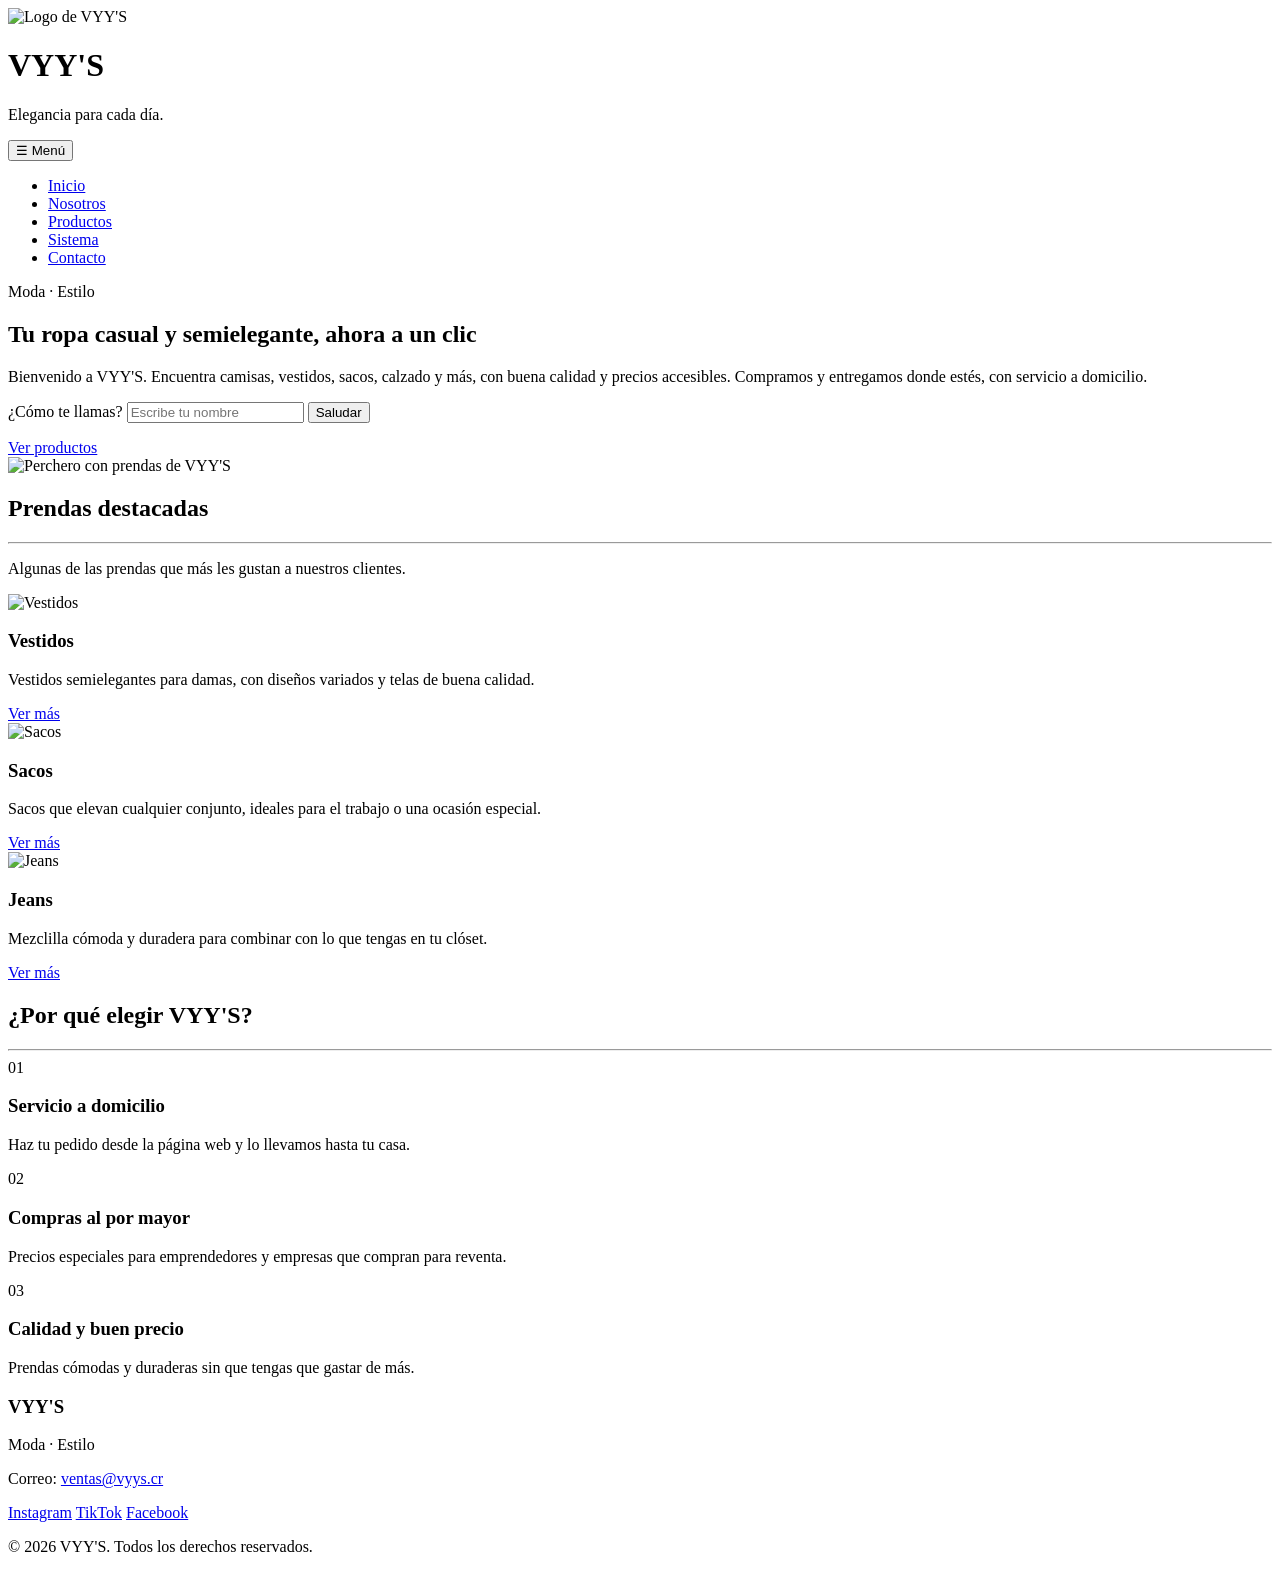
==== index.html @ 47bb6b49 "Creación estructura HTML" ====
<!DOCTYPE html>
<html lang="es">
<head>
    <meta charset="UTF-8">
    <meta name="viewport" content="width=device-width, initial-scale=1.0">
    <meta name="description" content="VYY'S - Tienda de ropa casual y semielegante en Costa Rica.">
    <title>Inicio | VYY'S</title>
    <link rel="preconnect" href="https://fonts.googleapis.com">
    <link href="https://fonts.googleapis.com/css2?family=Montserrat:wght@400;500;600&family=Playfair+Display:ital,wght@0,700;1,400&display=swap" rel="stylesheet">
    <link rel="icon" href="img/logo.png">
    <link rel="stylesheet" href="css/estilos.css">
</head>
<body>

    <header>
        <div class="marca">
            <img src="img/logo.png" alt="Logo de VYY'S">
            <div>
                <h1>VYY'S</h1>
                <p>Elegancia para cada día.</p>
            </div>
        </div>
    </header>

    <nav>
        <button class="btn-menu" id="btnMenu" type="button">☰ Menú</button>
        <ul id="listaMenu">
                <li><a href="index.html" class="activo">Inicio</a></li>
                <li><a href="nosotros.html">Nosotros</a></li>
                <li><a href="productos.html">Productos</a></li>
                <li><a href="sistema.html">Sistema</a></li>
                <li><a href="contacto.html">Contacto</a></li>
        </ul>
    </nav>

    <main>
        <section class="hero">
            <div class="hero-contenido">
                <div class="hero-texto">
                    <p class="etiqueta">Moda · Estilo</p>
                    <h2>Tu ropa casual y semielegante, ahora a un clic</h2>
                    <p>Bienvenido a VYY'S. Encuentra camisas, vestidos, sacos, calzado y más, con buena calidad y precios accesibles. Compramos y entregamos donde estés, con servicio a domicilio.</p>

                    <div class="saludo-caja">
                        <label for="nombreVisitante">¿Cómo te llamas?</label>
                        <input type="text" id="nombreVisitante" placeholder="Escribe tu nombre">
                        <button type="button" id="btnSaludo">Saludar</button>
                        <p id="mensajeSaludo"></p>
                    </div>

                    <a class="boton boton-claro" href="productos.html">Ver productos</a>
                </div>
                <div class="hero-imagen">
                    <img src="img/hero.svg" alt="Perchero con prendas de VYY'S">
                </div>
            </div>
        </section>

        <section class="contenedor">
            <h2>Prendas destacadas</h2>
            <hr class="linea-dorada">
            <p class="subtitulo">Algunas de las prendas que más les gustan a nuestros clientes.</p>
            <div class="tarjetas">
            <div class="tarjeta">
                <img src="img/vestidos.svg" alt="Vestidos">
                <div class="tarjeta-info">
                    <h3>Vestidos</h3>
                    <p>Vestidos semielegantes para damas, con diseños variados y telas de buena calidad.</p>
                    <a class="boton" href="productos.html">Ver más</a>
                </div>
            </div>
            <div class="tarjeta">
                <img src="img/sacos.svg" alt="Sacos">
                <div class="tarjeta-info">
                    <h3>Sacos</h3>
                    <p>Sacos que elevan cualquier conjunto, ideales para el trabajo o una ocasión especial.</p>
                    <a class="boton" href="productos.html">Ver más</a>
                </div>
            </div>
            <div class="tarjeta">
                <img src="img/jeans.svg" alt="Jeans">
                <div class="tarjeta-info">
                    <h3>Jeans</h3>
                    <p>Mezclilla cómoda y duradera para combinar con lo que tengas en tu clóset.</p>
                    <a class="boton" href="productos.html">Ver más</a>
                </div>
            </div>
            </div>
        </section>

        <section class="fondo-rosa">
            <div class="contenedor">
                <h2>¿Por qué elegir VYY'S?</h2>
                <hr class="linea-dorada">
                <div class="ventajas">
                    <div class="ventaja">
                        <div class="icono">01</div>
                        <h3>Servicio a domicilio</h3>
                        <p>Haz tu pedido desde la página web y lo llevamos hasta tu casa.</p>
                    </div>
                    <div class="ventaja">
                        <div class="icono">02</div>
                        <h3>Compras al por mayor</h3>
                        <p>Precios especiales para emprendedores y empresas que compran para reventa.</p>
                    </div>
                    <div class="ventaja">
                        <div class="icono">03</div>
                        <h3>Calidad y buen precio</h3>
                        <p>Prendas cómodas y duraderas sin que tengas que gastar de más.</p>
                    </div>
                </div>
            </div>
        </section>
    </main>

    <footer>
        <h3>VYY'S</h3>
        <p>Moda · Estilo</p>
        <p>Correo: <a href="mailto:ventas@vyys.cr">ventas@vyys.cr</a></p>
        <div class="redes">
            <a href="https://www.instagram.com/" target="_blank" rel="noopener">Instagram</a>
            <a href="https://www.tiktok.com/" target="_blank" rel="noopener">TikTok</a>
            <a href="https://www.facebook.com/" target="_blank" rel="noopener">Facebook</a>
        </div>
        <p class="copy">&copy; <span id="anio">2026</span> VYY'S. Todos los derechos reservados.</p>
    </footer>

    <script src="js/script.js"></script>
</body>
</html>
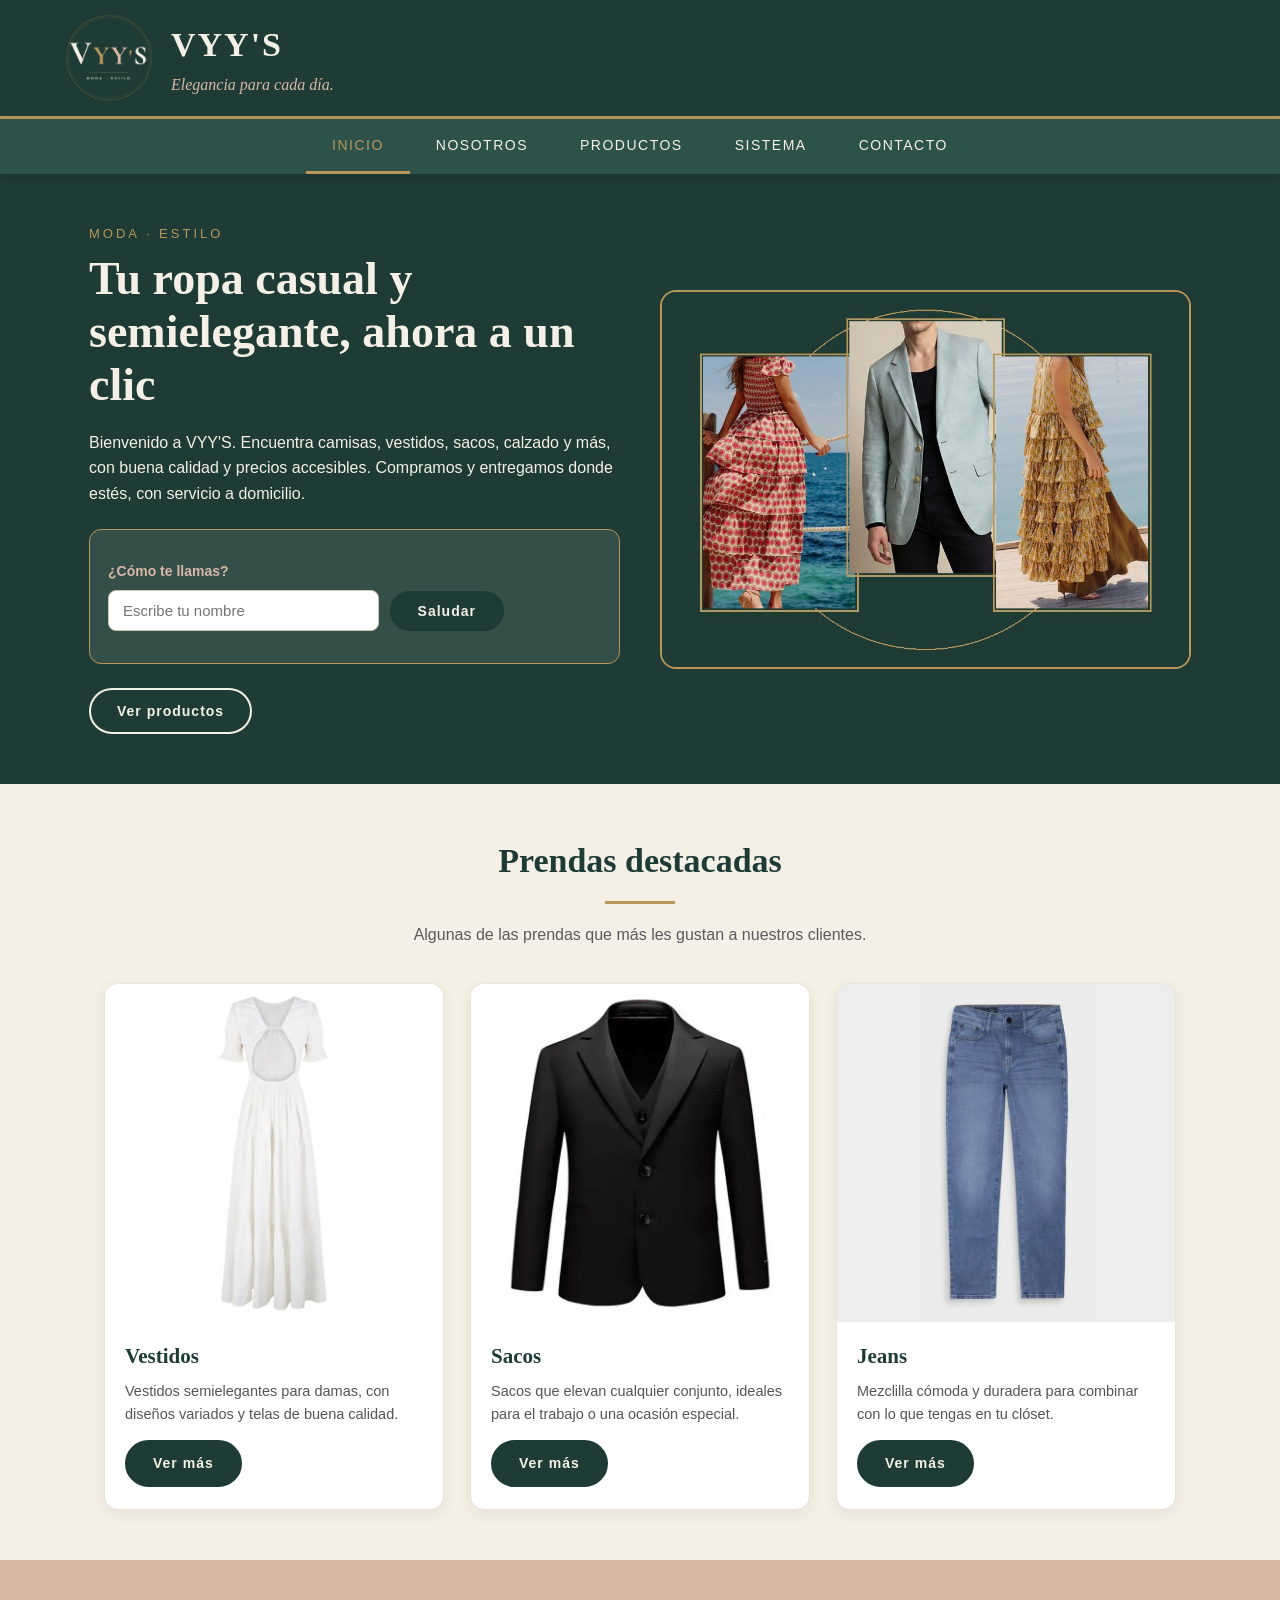
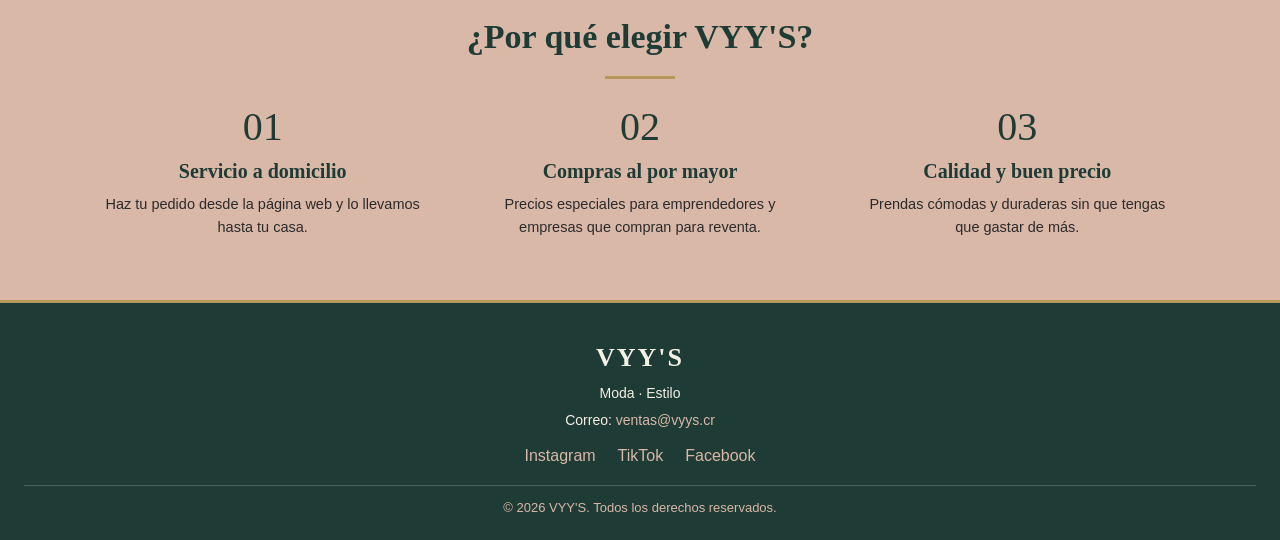
==== commit 4ecd4fc9: "Catálogo con fotos reales de productos" ====
--- a/index.html
+++ b/index.html
@@ -51,7 +51,7 @@
                     <a class="boton boton-claro" href="productos.html">Ver productos</a>
                 </div>
                 <div class="hero-imagen">
-                    <img src="img/hero.svg" alt="Perchero con prendas de VYY'S">
+                    <img src="img/hero.jpg" alt="Perchero con prendas de VYY'S">
                 </div>
             </div>
         </section>
@@ -62,7 +62,7 @@
             <p class="subtitulo">Algunas de las prendas que más les gustan a nuestros clientes.</p>
             <div class="tarjetas">
             <div class="tarjeta">
-                <img src="img/vestidos.svg" alt="Vestidos">
+                <img src="img/vestido-blanco.jpg" alt="Vestidos">
                 <div class="tarjeta-info">
                     <h3>Vestidos</h3>
                     <p>Vestidos semielegantes para damas, con diseños variados y telas de buena calidad.</p>
@@ -70,7 +70,7 @@
                 </div>
             </div>
             <div class="tarjeta">
-                <img src="img/sacos.svg" alt="Sacos">
+                <img src="img/saco-negro.jpg" alt="Sacos">
                 <div class="tarjeta-info">
                     <h3>Sacos</h3>
                     <p>Sacos que elevan cualquier conjunto, ideales para el trabajo o una ocasión especial.</p>
@@ -78,7 +78,7 @@
                 </div>
             </div>
             <div class="tarjeta">
-                <img src="img/jeans.svg" alt="Jeans">
+                <img src="img/jeans-azul.jpg" alt="Jeans">
                 <div class="tarjeta-info">
                     <h3>Jeans</h3>
                     <p>Mezclilla cómoda y duradera para combinar con lo que tengas en tu clóset.</p>
--- a/css/estilos.css
+++ b/css/estilos.css
@@ -0,0 +1,942 @@
+/* =========================================
+   VYY'S - Hoja de estilos principal
+   Colores corporativos (tomados del logo):
+   verde  #1e3b35  | crema #f5f0e6
+   dorado #b8975a  | rosa  #d9b8a8
+   ========================================= */
+
+:root {
+    --verde: #1e3b35;
+    --verde-claro: #2d5249;
+    --crema: #f5f0e6;
+    --crema-oscuro: #ebe3d3;
+    --dorado: #b8975a;
+    --rosa: #d9b8a8;
+    --texto: #2b2b2b;
+}
+
+* {
+    box-sizing: border-box;
+}
+
+body {
+    margin: 0;
+    font-family: "Montserrat", Arial, sans-serif;
+    font-size: 16px;
+    line-height: 1.6;
+    background-color: var(--crema);
+    color: var(--texto);
+}
+
+img {
+    max-width: 100%;
+    display: block;
+}
+
+/* ---------- Encabezado ---------- */
+header {
+    background-color: var(--verde);
+    color: var(--crema);
+    padding: 14px 40px;
+    border-bottom: 3px solid var(--dorado);
+}
+
+.marca {
+    display: flex;
+    align-items: center;
+    gap: 18px;
+    max-width: 1150px;
+    margin: 0 auto;
+}
+
+.marca img {
+    width: 88px;
+    height: 88px;
+    border-radius: 50%;
+}
+
+.marca h1 {
+    margin: 0;
+    font-family: "Playfair Display", Georgia, serif;
+    font-size: 34px;
+    font-weight: 700;
+    letter-spacing: 2px;
+    color: var(--crema);
+}
+
+.marca p {
+    margin: 0;
+    font-family: "Playfair Display", Georgia, serif;
+    font-style: italic;
+    font-size: 16px;
+    color: var(--rosa);
+}
+
+/* ---------- Menú ---------- */
+nav {
+    background-color: var(--verde-claro);
+    position: sticky;
+    top: 0;
+    z-index: 10;
+    box-shadow: 0 3px 8px rgba(0, 0, 0, 0.15);
+}
+
+nav ul {
+    list-style: none;
+    margin: 0 auto;
+    padding: 0;
+    max-width: 1150px;
+    display: flex;
+    justify-content: center;
+}
+
+nav a {
+    display: block;
+    padding: 15px 26px;
+    color: var(--crema);
+    text-decoration: none;
+    font-size: 14px;
+    font-weight: 500;
+    letter-spacing: 1.5px;
+    text-transform: uppercase;
+    border-bottom: 3px solid transparent;
+    transition: background-color 0.25s, border-color 0.25s;
+}
+
+nav a:hover {
+    background-color: var(--verde);
+    border-bottom-color: var(--dorado);
+}
+
+nav a.activo {
+    border-bottom-color: var(--dorado);
+    color: var(--dorado);
+}
+
+.btn-menu {
+    display: none;
+    width: 100%;
+    background-color: var(--verde-claro);
+    color: var(--crema);
+    border: none;
+    padding: 14px;
+    font-size: 15px;
+    letter-spacing: 1px;
+    cursor: pointer;
+    font-family: inherit;
+}
+
+/* ---------- Contenido general ---------- */
+main {
+    min-height: 60vh;
+}
+
+.contenedor {
+    max-width: 1150px;
+    margin: 0 auto;
+    padding: 50px 24px;
+}
+
+h2,
+h3 {
+    font-family: "Playfair Display", Georgia, serif;
+    color: var(--verde);
+    font-weight: 700;
+}
+
+h2 {
+    font-size: 34px;
+    margin: 0 0 12px;
+    text-align: center;
+}
+
+.subtitulo {
+    text-align: center;
+    max-width: 640px;
+    margin: 0 auto 36px;
+    color: #5a5a5a;
+}
+
+.linea-dorada {
+    width: 70px;
+    height: 3px;
+    background-color: var(--dorado);
+    margin: 0 auto 18px;
+    border: none;
+}
+
+/* ---------- Botones ---------- */
+.boton,
+button {
+    display: inline-block;
+    background-color: var(--verde);
+    color: var(--crema);
+    border: 2px solid var(--verde);
+    border-radius: 30px;
+    padding: 10px 26px;
+    font-family: inherit;
+    font-size: 14px;
+    font-weight: 600;
+    letter-spacing: 1px;
+    text-decoration: none;
+    cursor: pointer;
+    transition: transform 0.2s, background-color 0.2s, color 0.2s;
+}
+
+.boton:hover,
+button:hover {
+    transform: scale(1.05);
+    background-color: var(--dorado);
+    border-color: var(--dorado);
+    color: #fff;
+}
+
+.boton-claro {
+    background-color: transparent;
+    color: var(--crema);
+    border-color: var(--crema);
+}
+
+/* ---------- Sección principal (inicio) ---------- */
+.hero {
+    background-color: var(--verde);
+    color: var(--crema);
+}
+
+.hero-contenido {
+    max-width: 1150px;
+    margin: 0 auto;
+    padding: 50px 24px;
+    display: flex;
+    align-items: center;
+    gap: 40px;
+}
+
+.hero-texto {
+    flex: 1;
+}
+
+.hero-texto .etiqueta {
+    color: var(--dorado);
+    letter-spacing: 3px;
+    font-size: 13px;
+    text-transform: uppercase;
+    margin: 0 0 8px;
+}
+
+.hero-texto h2 {
+    color: var(--crema);
+    text-align: left;
+    font-size: 46px;
+    line-height: 1.15;
+    margin-bottom: 18px;
+}
+
+.hero-texto p {
+    margin: 0 0 22px;
+}
+
+.hero-imagen {
+    flex: 1;
+}
+
+.hero-imagen img {
+    border-radius: 16px;
+    border: 2px solid var(--dorado);
+}
+
+.saludo-caja {
+    background-color: rgba(245, 240, 230, 0.1);
+    border: 1px solid var(--dorado);
+    border-radius: 12px;
+    padding: 16px 18px;
+    margin-bottom: 24px;
+}
+
+.saludo-caja label {
+    display: block;
+    font-size: 14px;
+    margin-bottom: 8px;
+    color: var(--rosa);
+}
+
+.saludo-caja input {
+    width: 55%;
+    margin-right: 6px;
+    margin-bottom: 8px;
+}
+
+#mensajeSaludo {
+    margin: 8px 0 0;
+    font-family: "Playfair Display", Georgia, serif;
+    font-size: 20px;
+    color: var(--crema);
+}
+
+/* ---------- Tarjetas y productos ---------- */
+.tarjetas,
+.productos {
+    display: flex;
+    flex-wrap: wrap;
+    gap: 26px;
+    justify-content: center;
+}
+
+.tarjeta,
+.producto {
+    background-color: #fff;
+    border: 1px solid var(--crema-oscuro);
+    border-radius: 14px;
+    overflow: hidden;
+    width: 340px;
+    display: flex;
+    flex-direction: column;
+    box-shadow: 0 4px 14px rgba(30, 59, 53, 0.08);
+    transition: transform 0.3s, box-shadow 0.3s;
+}
+
+.producto {
+    width: 255px;
+}
+
+.tarjeta:hover,
+.producto:hover {
+    transform: translateY(-6px);
+    box-shadow: 0 10px 24px rgba(30, 59, 53, 0.18);
+}
+
+.tarjeta img,
+.producto img {
+    width: 100%;
+    aspect-ratio: 1 / 1;
+    object-fit: cover;
+}
+
+.tarjeta-info,
+.producto-info {
+    padding: 18px 20px 22px;
+    display: flex;
+    flex-direction: column;
+    flex: 1;
+}
+
+.tarjeta h3,
+.producto h3 {
+    margin: 0 0 6px;
+    font-size: 21px;
+}
+
+.tarjeta p,
+.producto p {
+    margin: 0 0 14px;
+    font-size: 14.5px;
+    color: #555;
+}
+
+.tarjeta .boton,
+.producto button {
+    margin-top: auto;
+    align-self: flex-start;
+}
+
+.producto .precio {
+    font-family: "Playfair Display", Georgia, serif;
+    font-size: 22px;
+    font-weight: 700;
+    color: var(--dorado);
+    margin: 0 0 14px;
+}
+
+/* ---------- Ventajas ---------- */
+.fondo-rosa {
+    background-color: var(--rosa);
+}
+
+.ventajas {
+    display: flex;
+    gap: 30px;
+    flex-wrap: wrap;
+    justify-content: center;
+}
+
+.ventaja {
+    flex: 1;
+    min-width: 230px;
+    text-align: center;
+    padding: 10px 14px;
+}
+
+.ventaja .icono {
+    font-family: "Playfair Display", Georgia, serif;
+    font-size: 40px;
+    color: var(--verde);
+    line-height: 1;
+}
+
+.ventaja h3 {
+    margin: 8px 0 6px;
+    font-size: 20px;
+}
+
+.ventaja p {
+    margin: 0;
+    font-size: 14.5px;
+}
+
+/* ---------- Nosotros ---------- */
+.bloque-texto {
+    max-width: 820px;
+    margin: 0 auto;
+    text-align: justify;
+}
+
+.dos-columnas {
+    display: flex;
+    gap: 28px;
+    flex-wrap: wrap;
+}
+
+.caja-mv {
+    flex: 1;
+    min-width: 280px;
+    background-color: var(--verde);
+    color: var(--crema);
+    border-radius: 14px;
+    padding: 30px;
+    border-top: 5px solid var(--dorado);
+}
+
+.caja-mv h3 {
+    color: var(--dorado);
+    margin-top: 0;
+    font-size: 26px;
+}
+
+.valores {
+    display: flex;
+    flex-wrap: wrap;
+    gap: 20px;
+    justify-content: center;
+}
+
+.valor {
+    width: 210px;
+    background-color: #fff;
+    border: 1px solid var(--crema-oscuro);
+    border-bottom: 4px solid var(--dorado);
+    border-radius: 10px;
+    padding: 20px 16px;
+    text-align: center;
+}
+
+.valor h3 {
+    margin: 0 0 8px;
+    font-size: 20px;
+}
+
+.valor p {
+    margin: 0;
+    font-size: 14px;
+    color: #555;
+}
+
+.equipo {
+    display: flex;
+    flex-wrap: wrap;
+    gap: 22px;
+    justify-content: center;
+}
+
+.integrante {
+    width: 200px;
+    text-align: center;
+    background-color: #fff;
+    border-radius: 12px;
+    padding: 22px 14px;
+    border: 1px solid var(--crema-oscuro);
+}
+
+.integrante .avatar {
+    width: 74px;
+    height: 74px;
+    margin: 0 auto 12px;
+    border-radius: 50%;
+    background-color: var(--rosa);
+    color: var(--verde);
+    border: 3px solid var(--dorado);
+    font-family: "Playfair Display", Georgia, serif;
+    font-size: 30px;
+    display: flex;
+    align-items: center;
+    justify-content: center;
+}
+
+.integrante h3 {
+    margin: 0 0 2px;
+    font-size: 18px;
+}
+
+.integrante p {
+    margin: 0;
+    font-size: 13.5px;
+    color: #666;
+}
+
+.integrante .rol {
+    color: var(--dorado);
+    font-weight: 600;
+    font-size: 13px;
+    letter-spacing: 0.5px;
+}
+
+/* ---------- Filtros y calculadora (productos) ---------- */
+.filtros {
+    display: flex;
+    gap: 10px;
+    justify-content: center;
+    flex-wrap: wrap;
+    margin-bottom: 30px;
+}
+
+.filtros button {
+    background-color: transparent;
+    color: var(--verde);
+    padding: 8px 20px;
+}
+
+.filtros button.activo {
+    background-color: var(--verde);
+    color: var(--crema);
+}
+
+.calculadora {
+    background-color: var(--verde);
+    color: var(--crema);
+    border-radius: 16px;
+    padding: 36px;
+    max-width: 780px;
+    margin: 0 auto;
+    border: 2px solid var(--dorado);
+}
+
+.calculadora h2 {
+    color: var(--crema);
+}
+
+.calculadora .fila {
+    display: flex;
+    gap: 20px;
+    flex-wrap: wrap;
+    margin-bottom: 18px;
+}
+
+.calculadora .campo {
+    flex: 1;
+    min-width: 200px;
+}
+
+.calculadora button {
+    background-color: var(--dorado);
+    border-color: var(--dorado);
+    color: #fff;
+}
+
+.calculadora button:hover {
+    background-color: var(--rosa);
+    border-color: var(--rosa);
+    color: var(--verde);
+}
+
+.calculadora label {
+    color: var(--rosa);
+}
+
+.resultado {
+    background-color: var(--crema);
+    color: var(--verde);
+    border-radius: 10px;
+    padding: 16px 20px;
+    margin-top: 20px;
+    line-height: 1.9;
+}
+
+.resultado .total {
+    font-family: "Playfair Display", Georgia, serif;
+    font-size: 24px;
+    font-weight: 700;
+    border-top: 1px solid var(--dorado);
+    margin-top: 6px;
+    padding-top: 6px;
+}
+
+.aviso-carrito {
+    text-align: center;
+    margin-bottom: 24px;
+    font-weight: 600;
+    color: var(--verde);
+}
+
+/* ---------- Formularios ---------- */
+label {
+    display: block;
+    font-size: 14px;
+    font-weight: 600;
+    margin: 14px 0 5px;
+}
+
+input,
+select,
+textarea {
+    width: 100%;
+    padding: 11px 14px;
+    font-family: inherit;
+    font-size: 15px;
+    border: 1.5px solid #cfc6b2;
+    border-radius: 8px;
+    background-color: #fff;
+    color: var(--texto);
+}
+
+input:focus,
+select:focus,
+textarea:focus {
+    outline: none;
+    border-color: var(--dorado);
+    box-shadow: 0 0 0 3px rgba(184, 151, 90, 0.25);
+}
+
+textarea {
+    min-height: 130px;
+    resize: vertical;
+}
+
+.error {
+    border-color: #b3382c;
+}
+
+.msg-error {
+    color: #b3382c;
+    font-size: 13px;
+    margin: 4px 0 0;
+    min-height: 0;
+}
+
+.contacto-grid {
+    display: flex;
+    gap: 36px;
+    flex-wrap: wrap;
+    align-items: flex-start;
+}
+
+#formContacto {
+    flex: 2;
+    min-width: 300px;
+    background-color: #fff;
+    padding: 12px 30px 30px;
+    border-radius: 14px;
+    border: 1px solid var(--crema-oscuro);
+    box-shadow: 0 4px 14px rgba(30, 59, 53, 0.08);
+}
+
+.fila-doble {
+    display: flex;
+    gap: 18px;
+}
+
+.fila-doble > div {
+    flex: 1;
+}
+
+#formContacto button {
+    margin-top: 22px;
+}
+
+.exito {
+    margin-top: 18px;
+    padding: 14px 18px;
+    border-radius: 8px;
+    background-color: #e3efe4;
+    border-left: 5px solid var(--verde-claro);
+    color: var(--verde);
+    font-weight: 600;
+}
+
+.info-empresa {
+    flex: 1;
+    min-width: 260px;
+    background-color: var(--verde);
+    color: var(--crema);
+    border-radius: 14px;
+    padding: 30px;
+    border-top: 5px solid var(--dorado);
+}
+
+.info-empresa h3 {
+    color: var(--dorado);
+    margin-top: 0;
+}
+
+.info-empresa p {
+    margin: 0 0 14px;
+}
+
+.info-empresa strong {
+    color: var(--rosa);
+    display: block;
+    font-size: 13px;
+    letter-spacing: 1px;
+    text-transform: uppercase;
+}
+
+/* ---------- Sistema ---------- */
+.ficha {
+    display: flex;
+    gap: 24px;
+    flex-wrap: wrap;
+    margin-bottom: 40px;
+}
+
+.ficha > div {
+    flex: 1;
+    min-width: 280px;
+    background-color: #fff;
+    border-radius: 12px;
+    border-left: 5px solid var(--dorado);
+    padding: 22px 26px;
+    box-shadow: 0 4px 14px rgba(30, 59, 53, 0.08);
+}
+
+.ficha h3 {
+    margin-top: 0;
+    font-size: 22px;
+}
+
+.ficha p {
+    margin: 0;
+}
+
+.lista-funciones {
+    list-style: none;
+    padding: 0;
+    margin: 0;
+    display: flex;
+    flex-wrap: wrap;
+    gap: 16px;
+}
+
+.lista-funciones li {
+    flex: 1 1 300px;
+    background-color: #fff;
+    border-radius: 10px;
+    padding: 16px 20px;
+    border: 1px solid var(--crema-oscuro);
+}
+
+.lista-funciones li::before {
+    content: "✓ ";
+    color: var(--dorado);
+    font-weight: 700;
+}
+
+.lista-funciones strong {
+    color: var(--verde);
+}
+
+.usuarios {
+    display: flex;
+    gap: 12px;
+    flex-wrap: wrap;
+}
+
+.usuarios span {
+    background-color: var(--verde);
+    color: var(--crema);
+    padding: 6px 16px;
+    border-radius: 20px;
+    font-size: 14px;
+}
+
+.capturas {
+    display: flex;
+    gap: 22px;
+    flex-wrap: wrap;
+    justify-content: center;
+}
+
+.capturas figure {
+    margin: 0;
+    flex: 1 1 320px;
+    max-width: 360px;
+}
+
+.capturas img {
+    border-radius: 10px;
+    border: 2px solid var(--verde);
+}
+
+.capturas figcaption {
+    text-align: center;
+    font-size: 14px;
+    margin-top: 8px;
+    color: #555;
+}
+
+/* ---------- Pie de página ---------- */
+footer {
+    background-color: var(--verde);
+    color: var(--crema);
+    border-top: 3px solid var(--dorado);
+    padding: 34px 24px 18px;
+    text-align: center;
+}
+
+footer h3 {
+    color: var(--crema);
+    margin: 0 0 4px;
+    font-size: 26px;
+    letter-spacing: 2px;
+}
+
+footer p {
+    margin: 4px 0;
+    font-size: 14px;
+}
+
+footer a {
+    color: var(--rosa);
+    text-decoration: none;
+}
+
+footer a:hover {
+    color: var(--dorado);
+    text-decoration: underline;
+}
+
+.redes {
+    margin: 12px 0;
+    display: flex;
+    gap: 22px;
+    justify-content: center;
+}
+
+.copy {
+    border-top: 1px solid rgba(245, 240, 230, 0.2);
+    margin-top: 16px;
+    padding-top: 12px;
+    font-size: 13px;
+    color: var(--rosa);
+}
+
+/* ---------- Diseño responsivo ---------- */
+@media (max-width: 900px) {
+    .hero-contenido {
+        flex-direction: column;
+    }
+
+    .hero-texto h2 {
+        font-size: 36px;
+    }
+
+    .hero-imagen {
+        flex: none;
+        width: 100%;
+    }
+}
+
+@media (max-width: 768px) {
+    header {
+        padding: 12px 18px;
+    }
+
+    .marca img {
+        width: 60px;
+        height: 60px;
+    }
+
+    .marca h1 {
+        font-size: 26px;
+    }
+
+    .marca p {
+        font-size: 14px;
+    }
+
+    .btn-menu {
+        display: block;
+        border-radius: 0;
+    }
+
+    .btn-menu:hover {
+        transform: none;
+        background-color: var(--verde);
+    }
+
+    nav ul {
+        display: none;
+        flex-direction: column;
+    }
+
+    nav ul.abierto {
+        display: flex;
+    }
+
+    nav a {
+        padding: 13px 24px;
+        border-bottom: 1px solid rgba(245, 240, 230, 0.12);
+    }
+
+    h2 {
+        font-size: 28px;
+    }
+
+    .contenedor {
+        padding: 36px 16px;
+    }
+
+    .tarjetas,
+    .productos {
+        flex-direction: column;
+        align-items: center;
+    }
+
+    .tarjeta,
+    .producto {
+        width: 100%;
+        max-width: 380px;
+    }
+
+    .fila-doble {
+        flex-direction: column;
+        gap: 0;
+    }
+
+    .saludo-caja input {
+        width: 100%;
+    }
+
+    .calculadora {
+        padding: 24px 18px;
+    }
+
+    #formContacto {
+        padding: 6px 18px 24px;
+    }
+}
+
+/* ---------- Catálogo: conteo y botón "Ver más" ---------- */
+.conteo {
+    text-align: center;
+    margin: -10px 0 24px;
+    font-size: 14px;
+    color: #666;
+}
+
+.ver-mas {
+    text-align: center;
+    margin-top: 36px;
+}
+
+.filtros button {
+    padding: 8px 18px;
+    font-size: 13px;
+}
